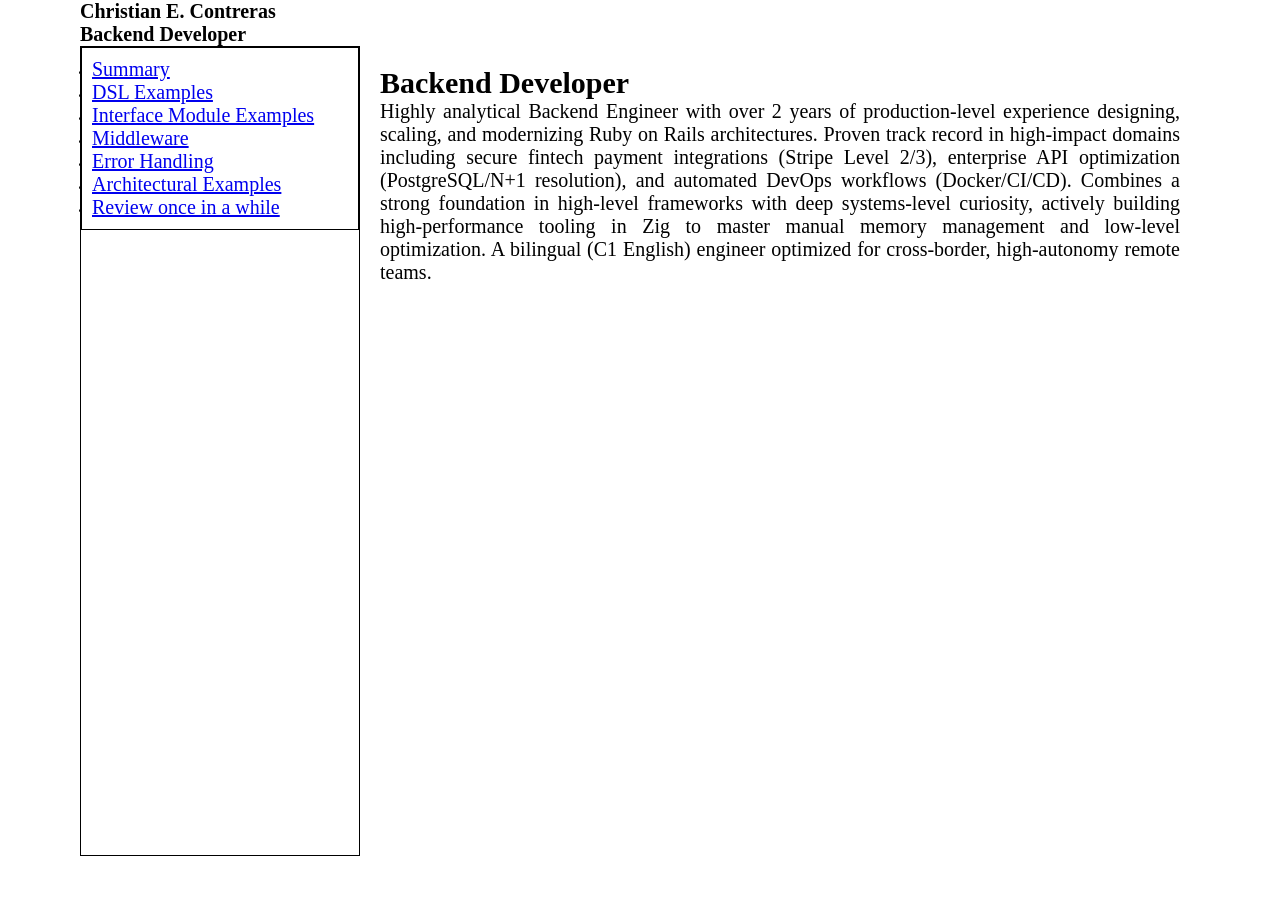
==== index.html @ 5c4cf408 "Add basic html structure" ====
<!DOCTYPE html>
<html lang="en">

<head>
  <meta charset="UTF-8">
  <title>My Website</title>
  <link rel="stylesheet" href="styles.css">

  <script defer src="./script.js"></script>
</head>

<body>
  <header>
    <h1>Christian E. Contreras <br> Backend Developer</h1>
  </header>

  <div id="main-sidebar">
    <section id="sidebar">
      <nav>
        <ul class="menu">
          <li><a href="#" class="nav-link" data-target="summary">Summary</a></li>
          <li><a href="#" class="nav-link" data-target="dsl-examples">DSL Examples</a></li>
          <li><a href="#" class="nav-link" data-target="interface-module-examples">Interface Module Examples</a></li>
          <li><a href="#" class="nav-link" data-target="middleware">Middleware</a></li>
          <li><a href="#" class="nav-link" data-target="error-handling">Error Handling</a></li>
          <li>
            <a href="#" class="nav-link" data-target="architectural-examples">Architectural Examples</a>
          </li>
          <li>
            <a href="#" class="nav-link" data-target="review-once-in-a-while">Review once in a while</a>

          </li>
        </ul>
      </nav>
    </section>

    <main>
      <section id="summary" class="content-section">
        <h2>Backend Developer</h2>
        <p>
          Highly analytical Backend Engineer with over 2 years of production-level experience designing, scaling, and
          modernizing Ruby on Rails architectures. Proven track record in high-impact domains including secure fintech
          payment integrations (Stripe Level 2/3), enterprise API optimization (PostgreSQL/N+1 resolution), and
          automated DevOps workflows (Docker/CI/CD). Combines a strong foundation in high-level frameworks with deep
          systems-level curiosity, actively building high-performance tooling in Zig to master manual memory management
          and low-level optimization. A bilingual (C1 English) engineer optimized for cross-border, high-autonomy remote
          teams.
        </p>
      </section>

      <section id="dsl-examples" class="content-section hidden">
        <h2>DSL Examples</h2>
        <ul>
          <li>SQL</li>
          <li>REGEX</li>
          <li>CSS</li>
          <li>MAKE</li>
          <li>ANT</li>
        </ul>
      </section>

      <section id="interface-module-examples" class="content-section hidden">
        <h2>Interface Modules Examples</h2>
        <ul>
          <li><a href="https://docs.ruby-lang.org/en/master/Enumerable.html">Enumerable in Ruby</a></li>
          <li>Comparable (The comparison Interface)</li>
          <li>Diggable</li>
        </ul>
      </section>

      <section id="middleware" class="content-section hidden">
        <h2>Middleware</h2>
        <ul>
          <li>(Empty)</li>
        </ul>
      </section>

      <section id="error-handling" class="content-section hidden">
        <h2>Error Handling</h2>
        <ul>
          <li>Errno::ENOENT</li>
        </ul>
      </section>

      <section id="architectural-examples" class="content-section hidden">
        <div>
          <h2>Architectural Examples</h2>
          <div>
            <ul>
              Monolithic with SSR
              <li>No network overhead - Your frontend doesn't need to make separate fetch() or Axios calls just to load
                a basic page.</li>
              <li>No CORS or Session sharing pain - You don't have to worry about cross-origin security rules or setting
                up complex token-based authentication (like JWT). You can use standard, highly secure HTTP-only cookies
                and sessions out of the box.</li>
              <li>Simply tooling - You don't need a heavy JavaScript build system (like Webpack, Vite, or npm packages)
              </li>
            </ul>

            <ul>
              Decoupled
              <li></li>
            </ul>

            <ul>
              Headless
              <li> If you want to write a product description once and have it automatically update on an iPhone app, an
                Android app, a desktop website, a digital billboard, and an in-store kiosk, headless is the correct
                choice.
              </li>
            </ul>
          </div>
        </div>
      </section>

      <section id="review-once-in-a-while" class="content-section hidden">
        <h2>Review Once in a While</h2>
        <ul>
          <li><a href="https://www.statista.com/statistics/627312/worldwide-developer-population/">Statista</a></li>
          <li><a
              href="https://www.slashdata.co/blog/global-developer-population-trends-2025-how-many-developers-are-there">Slashdata</a>
          </li>
          <li><a
              href="https://www.outsourceaccelerator.com/articles/software-developer-statistics/">Outsourceaccelerator</a>
          </li>
        </ul>
      </section>
    </main>
  </div>
</body>

</html>
---- styles.css ----
* {
  padding: 0;
  margin: 0;
  box-sizing: border-box;
}

.hidden {
  display: none !important;
}

html {
  font-size: 62.5%;
}

body {
  max-width: 1120px;
  margin: 0 auto;
}

main {
  padding: 2rem;
  font-size: 2rem;
}

#main-sidebar {
  display: flex;
}

#sidebar {
  min-height: 90vh;
  border: 1px solid black;
  min-width: 25%;
}

#sidebar nav {
  border: 1px solid black;
}

#summary p {
  text-align: justify;
}

.menu {
  display: flex;
  flex-direction: column;
  padding: 1rem;
}

.menu li {
}

.menu li a {
  font-size: 2rem;
}
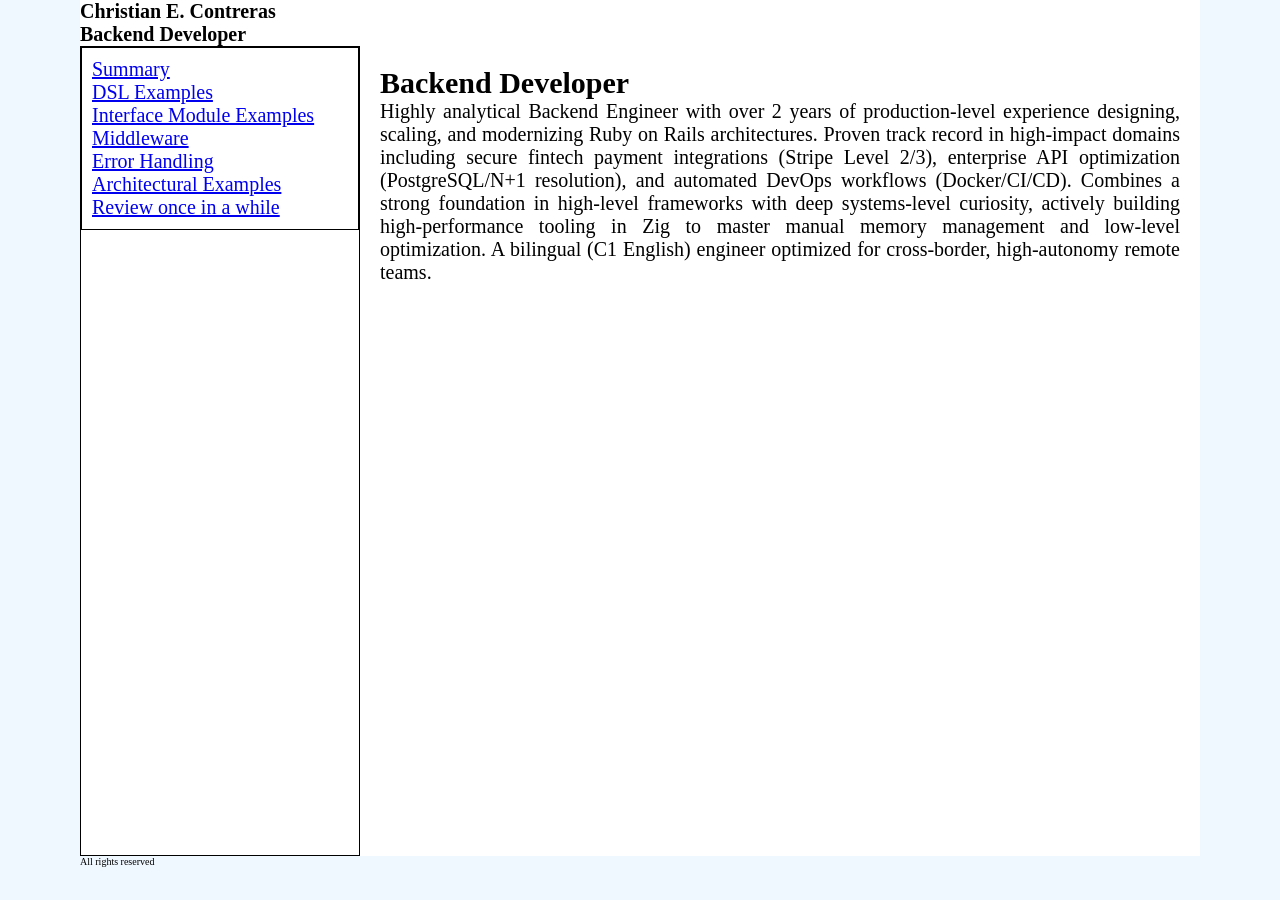
==== commit 1d47b734: "Use components to keep modular code" ====
--- a/index.html
+++ b/index.html
@@ -4,9 +4,10 @@
 <head>
   <meta charset="UTF-8">
   <title>My Website</title>
-  <link rel="stylesheet" href="styles.css">
+  <link rel="stylesheet" href="style.css">
 
-  <script defer src="./script.js"></script>
+  <script defer src="scripts/loader.js"></script>
+  <script defer src="scripts/hiddenOnClick.js"></script>
 </head>
 
 <body>
@@ -15,118 +16,20 @@
   </header>
 
   <div id="main-sidebar">
-    <section id="sidebar">
-      <nav>
-        <ul class="menu">
-          <li><a href="#" class="nav-link" data-target="summary">Summary</a></li>
-          <li><a href="#" class="nav-link" data-target="dsl-examples">DSL Examples</a></li>
-          <li><a href="#" class="nav-link" data-target="interface-module-examples">Interface Module Examples</a></li>
-          <li><a href="#" class="nav-link" data-target="middleware">Middleware</a></li>
-          <li><a href="#" class="nav-link" data-target="error-handling">Error Handling</a></li>
-          <li>
-            <a href="#" class="nav-link" data-target="architectural-examples">Architectural Examples</a>
-          </li>
-          <li>
-            <a href="#" class="nav-link" data-target="review-once-in-a-while">Review once in a while</a>
-
-          </li>
-        </ul>
-      </nav>
-    </section>
+    <section id="sidebar"></section>
 
     <main>
-      <section id="summary" class="content-section">
-        <h2>Backend Developer</h2>
-        <p>
-          Highly analytical Backend Engineer with over 2 years of production-level experience designing, scaling, and
-          modernizing Ruby on Rails architectures. Proven track record in high-impact domains including secure fintech
-          payment integrations (Stripe Level 2/3), enterprise API optimization (PostgreSQL/N+1 resolution), and
-          automated DevOps workflows (Docker/CI/CD). Combines a strong foundation in high-level frameworks with deep
-          systems-level curiosity, actively building high-performance tooling in Zig to master manual memory management
-          and low-level optimization. A bilingual (C1 English) engineer optimized for cross-border, high-autonomy remote
-          teams.
-        </p>
-      </section>
-
-      <section id="dsl-examples" class="content-section hidden">
-        <h2>DSL Examples</h2>
-        <ul>
-          <li>SQL</li>
-          <li>REGEX</li>
-          <li>CSS</li>
-          <li>MAKE</li>
-          <li>ANT</li>
-        </ul>
-      </section>
-
-      <section id="interface-module-examples" class="content-section hidden">
-        <h2>Interface Modules Examples</h2>
-        <ul>
-          <li><a href="https://docs.ruby-lang.org/en/master/Enumerable.html">Enumerable in Ruby</a></li>
-          <li>Comparable (The comparison Interface)</li>
-          <li>Diggable</li>
-        </ul>
-      </section>
-
-      <section id="middleware" class="content-section hidden">
-        <h2>Middleware</h2>
-        <ul>
-          <li>(Empty)</li>
-        </ul>
-      </section>
-
-      <section id="error-handling" class="content-section hidden">
-        <h2>Error Handling</h2>
-        <ul>
-          <li>Errno::ENOENT</li>
-        </ul>
-      </section>
-
-      <section id="architectural-examples" class="content-section hidden">
-        <div>
-          <h2>Architectural Examples</h2>
-          <div>
-            <ul>
-              Monolithic with SSR
-              <li>No network overhead - Your frontend doesn't need to make separate fetch() or Axios calls just to load
-                a basic page.</li>
-              <li>No CORS or Session sharing pain - You don't have to worry about cross-origin security rules or setting
-                up complex token-based authentication (like JWT). You can use standard, highly secure HTTP-only cookies
-                and sessions out of the box.</li>
-              <li>Simply tooling - You don't need a heavy JavaScript build system (like Webpack, Vite, or npm packages)
-              </li>
-            </ul>
-
-            <ul>
-              Decoupled
-              <li></li>
-            </ul>
-
-            <ul>
-              Headless
-              <li> If you want to write a product description once and have it automatically update on an iPhone app, an
-                Android app, a desktop website, a digital billboard, and an in-store kiosk, headless is the correct
-                choice.
-              </li>
-            </ul>
-          </div>
-        </div>
-      </section>
-
-      <section id="review-once-in-a-while" class="content-section hidden">
-        <h2>Review Once in a While</h2>
-        <ul>
-          <li><a href="https://www.statista.com/statistics/627312/worldwide-developer-population/">Statista</a></li>
-          <li><a
-              href="https://www.slashdata.co/blog/global-developer-population-trends-2025-how-many-developers-are-there">Slashdata</a>
-          </li>
-          <li><a
-              href="https://www.outsourceaccelerator.com/articles/software-developer-statistics/">Outsourceaccelerator</a>
-          </li>
-        </ul>
-      </section>
+      <section id="summary" class="content-section"></section>
+      <section id="dsl-examples" class="content-section hidden"></section>
+      <section id="interface-module-examples" class="content-section hidden"></section>
+      <section id="middleware" class="content-section hidden"></section>
+      <section id="error-handling" class="content-section hidden"></section>
+      <section id="architectural-examples" class="content-section hidden"></section>
+      <section id="review-once-in-a-while" class="content-section hidden"></section>
     </main>
   </div>
+
+  <footer>All rights reserved</footer>
 </body>
 
 </html>
--- a/style.css
+++ b/style.css
@@ -0,0 +1,61 @@
+* {
+  padding: 0;
+  margin: 0;
+  box-sizing: border-box;
+}
+
+.hidden {
+  display: none !important;
+}
+
+html {
+  font-size: 62.5%;
+}
+
+body {
+  max-width: 1120px;
+  margin: 0 auto;
+  background-color: aliceblue;
+}
+
+main {
+  padding: 2rem;
+  font-size: 2rem;
+}
+
+header {
+  background-color: white;
+}
+
+#main-sidebar {
+  display: flex;
+  background-color: white;
+}
+
+#sidebar {
+  min-height: 90vh;
+  border: 1px solid black;
+  min-width: 25%;
+}
+
+#sidebar nav {
+  border: 1px solid black;
+}
+
+#summary p {
+  text-align: justify;
+}
+
+.menu {
+  display: flex;
+  flex-direction: column;
+  padding: 1rem;
+}
+
+.menu li {
+  list-style: none;
+}
+
+.menu li a {
+  font-size: 2rem;
+}
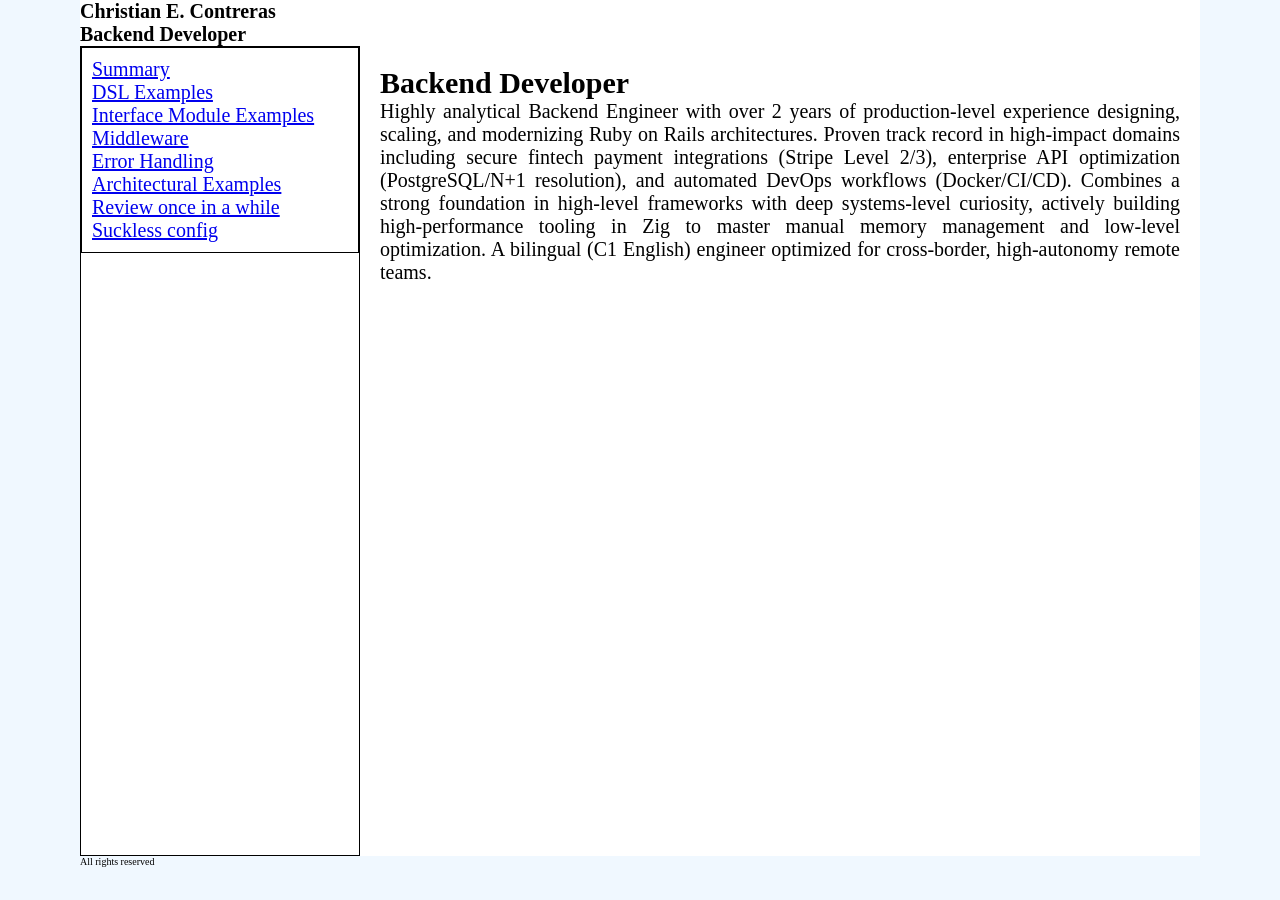
==== commit d781fca0: "Add suckless nav-link" ====
--- a/index.html
+++ b/index.html
@@ -26,6 +26,7 @@
       <section id="error-handling" class="content-section hidden"></section>
       <section id="architectural-examples" class="content-section hidden"></section>
       <section id="review-once-in-a-while" class="content-section hidden"></section>
+      <section id="suckless-config" class="content-section hidden"></section>
     </main>
   </div>
 
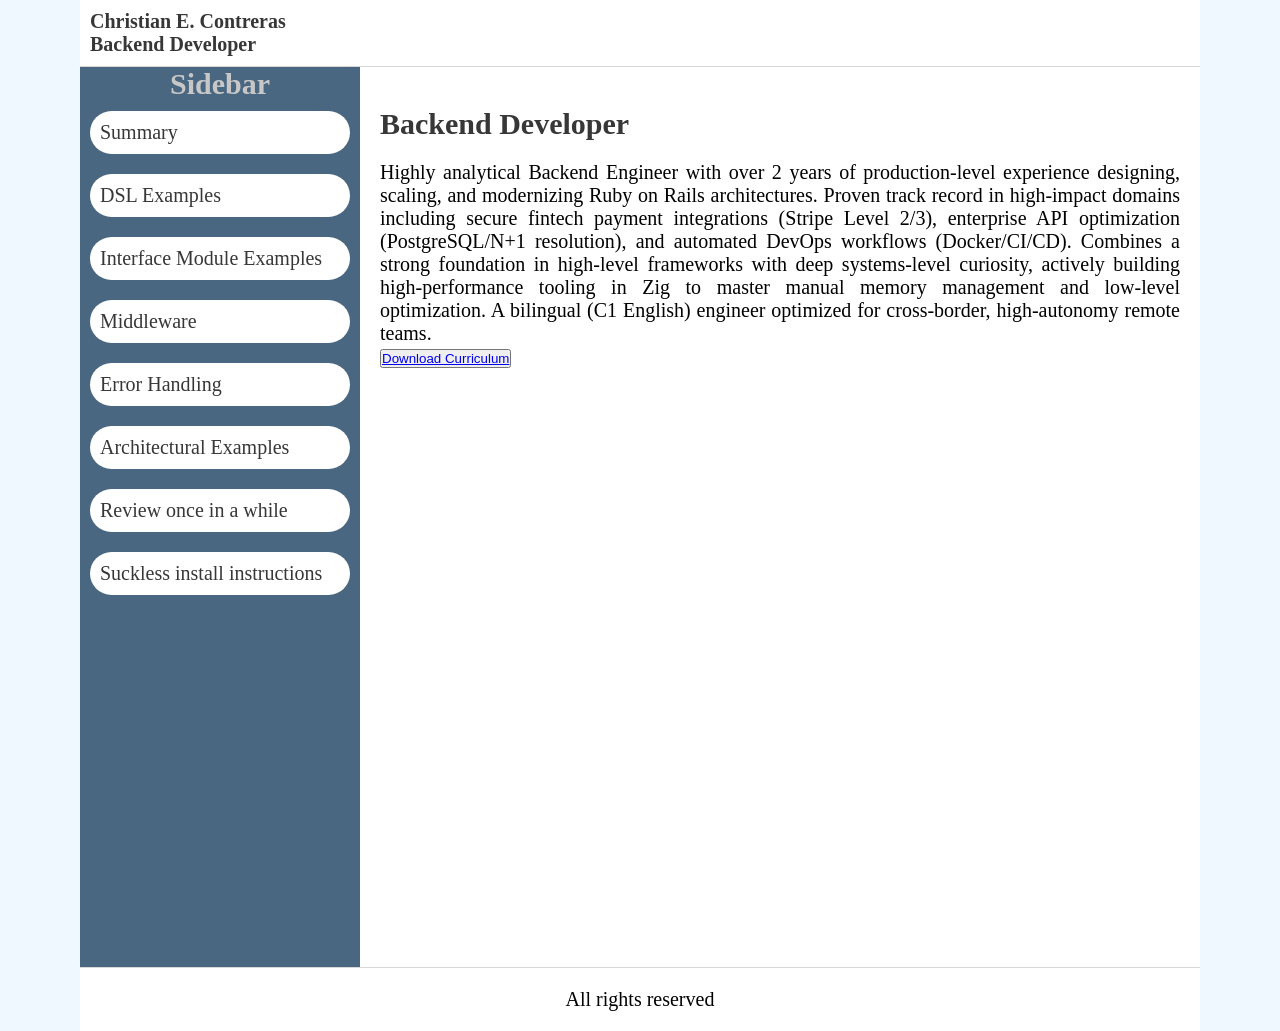
==== commit 7b9e2b01: "Style suckless_config.html" ====
--- a/index.html
+++ b/index.html
@@ -16,7 +16,7 @@
   </header>
 
   <div id="main-sidebar">
-    <section id="sidebar"></section>
+    <div id="sidebar"></div>
 
     <main>
       <section id="summary" class="content-section"></section>
--- a/style.css
+++ b/style.css
@@ -25,21 +25,60 @@
 
 header {
   background-color: white;
+  border-bottom: 1px solid #d7d7d7;
+}
+
+header h1 {
+  padding: 1rem;
+  color: #373737;
+}
+
+section h2 {
+  color: #373737;
+  padding: 2rem 0;
+}
+
+section ul {
+  list-style: none;
+}
+
+section div {
+  text-align: justify;
+}
+
+footer {
+  background-color: #ffffff;
+  text-align: center;
+  font-size: 2rem;
+  padding: 2rem;
+  border-top: 1px solid #d7d7d7;
+}
+
+pre {
+  background-color: #333333;
+  white-space: pre-wrap;
+}
+
+code {
+  color: #ffffff;
+  font-style: italic;
 }
 
 #main-sidebar {
   display: flex;
   background-color: white;
+  min-height: 100vh;
 }
 
 #sidebar {
-  min-height: 90vh;
-  border: 1px solid black;
   min-width: 25%;
+  background-color: #496781;
 }
 
-#sidebar nav {
-  border: 1px solid black;
+#sidebar h2 {
+  text-align: center;
+  font-size: 3rem;
+  color: #c7c7c7;
 }
 
 #summary p {
@@ -50,12 +89,22 @@
   display: flex;
   flex-direction: column;
   padding: 1rem;
+  gap: 2rem;
 }
 
 .menu li {
   list-style: none;
+  background-color: #ffffff;
+  border-radius: 6rem;
+  padding: 1rem;
 }
 
 .menu li a {
   font-size: 2rem;
+  color: #373737;
+  text-decoration: none;
 }
+
+.menu li a:hover {
+  color: red;
+}
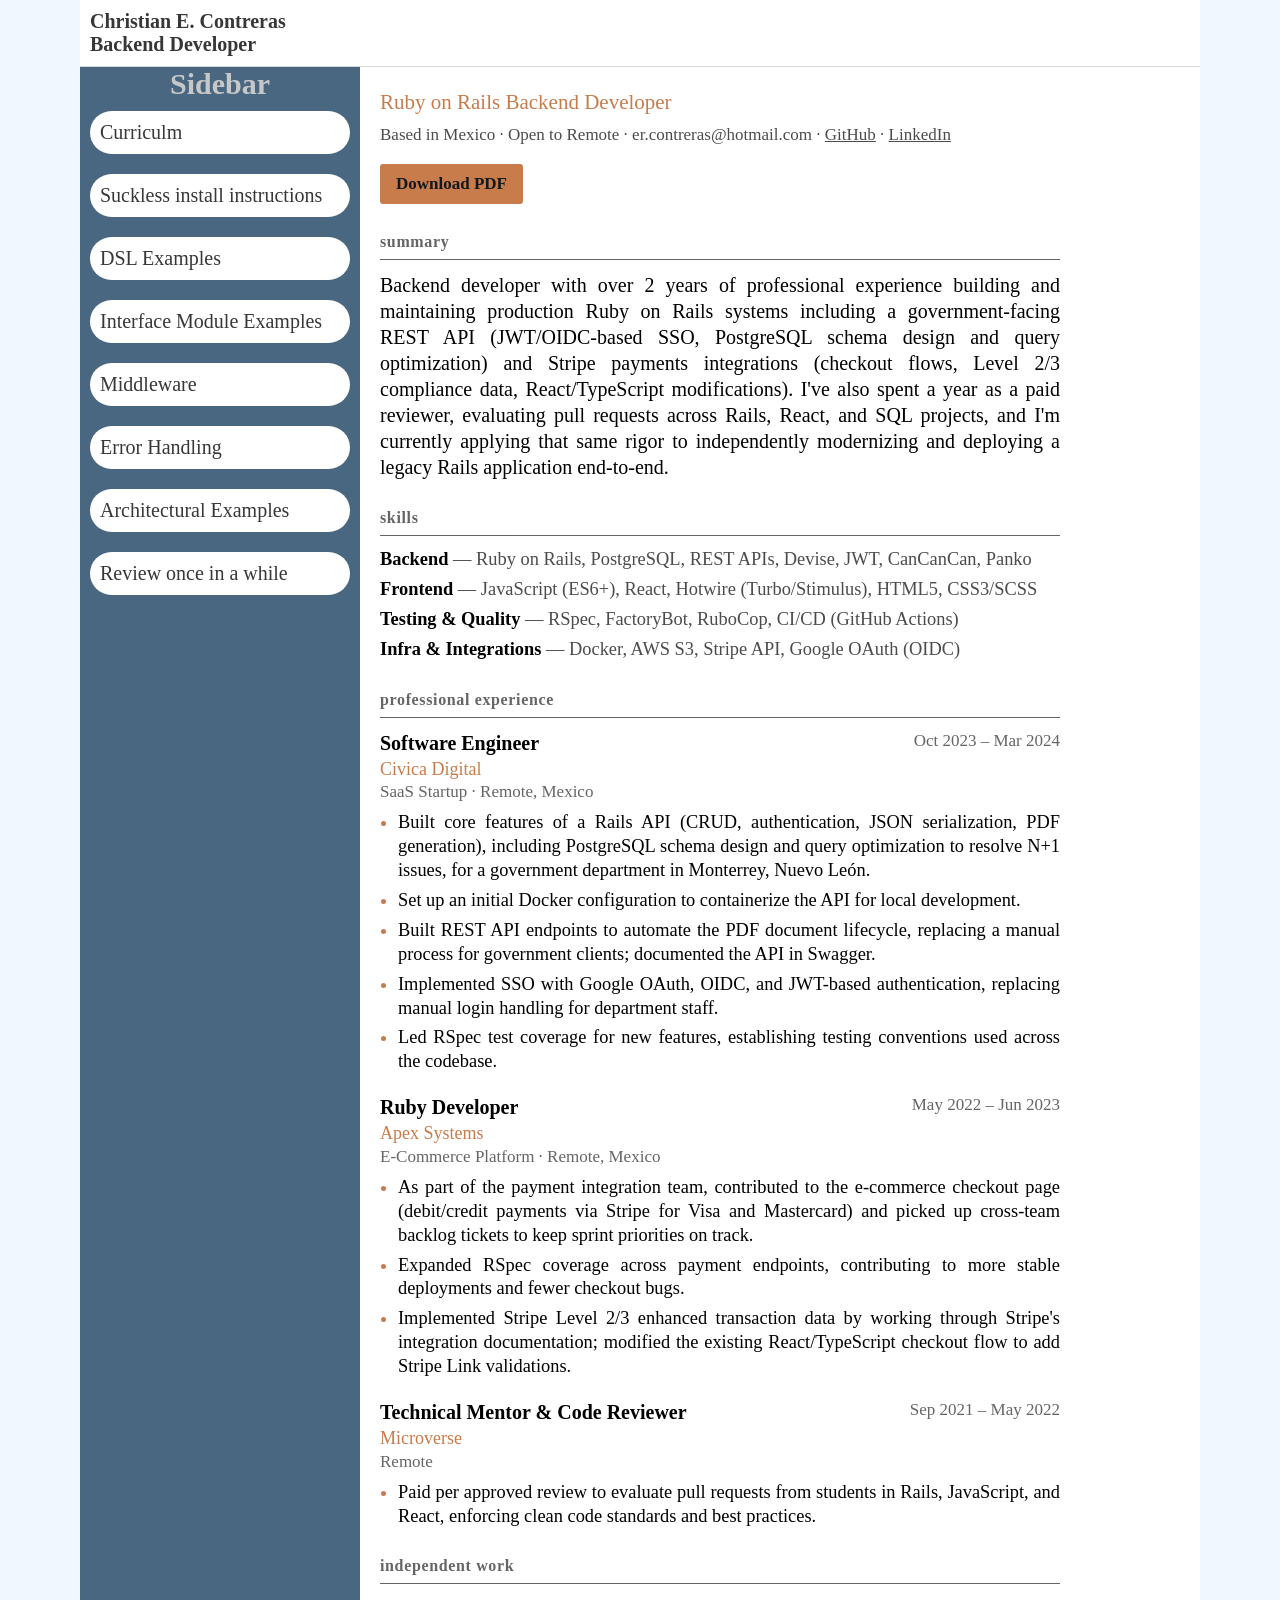
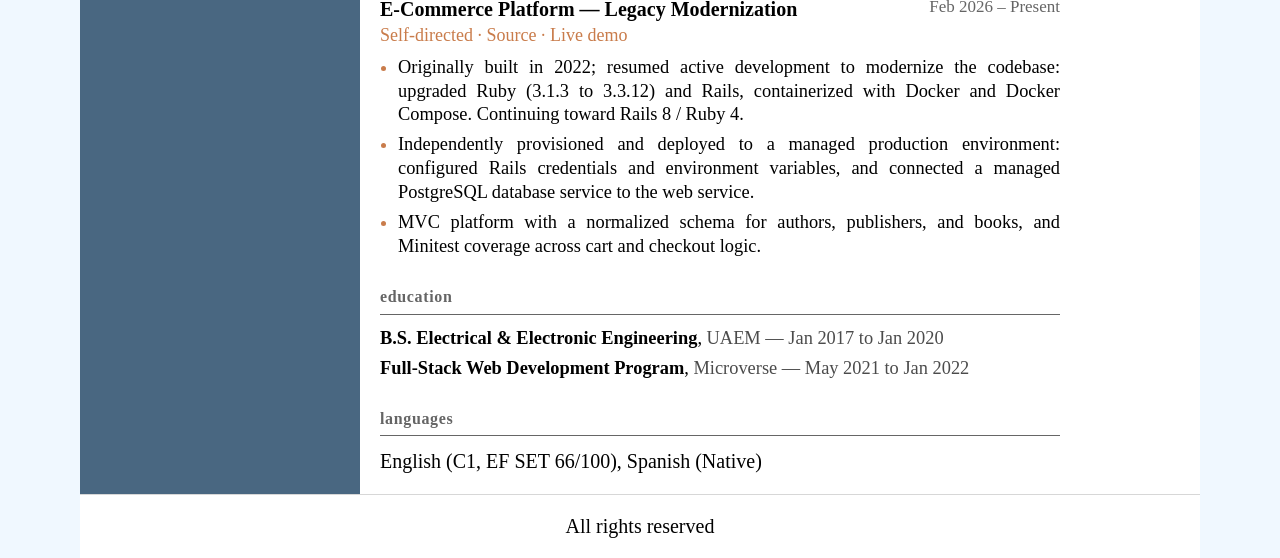
==== commit 6c127ffa: "Change title name" ====
--- a/index.html
+++ b/index.html
@@ -3,7 +3,7 @@
 
 <head>
   <meta charset="UTF-8">
-  <title>My Website</title>
+  <title>Ruby on Rails Backend developer</title>
   <link rel="stylesheet" href="style.css">
 
   <script defer src="scripts/loader.js"></script>
--- a/style.css
+++ b/style.css
@@ -55,12 +55,15 @@
 }
 
 pre {
-  background-color: #333333;
+  padding: 1rem;
+  background-color: #f5f5f5;
   white-space: pre-wrap;
+  border: 1px solid #ffffff;
 }
 
 code {
-  color: #ffffff;
+  font-size: 1.5rem;
+  color: #000000;
   font-style: italic;
 }
 
